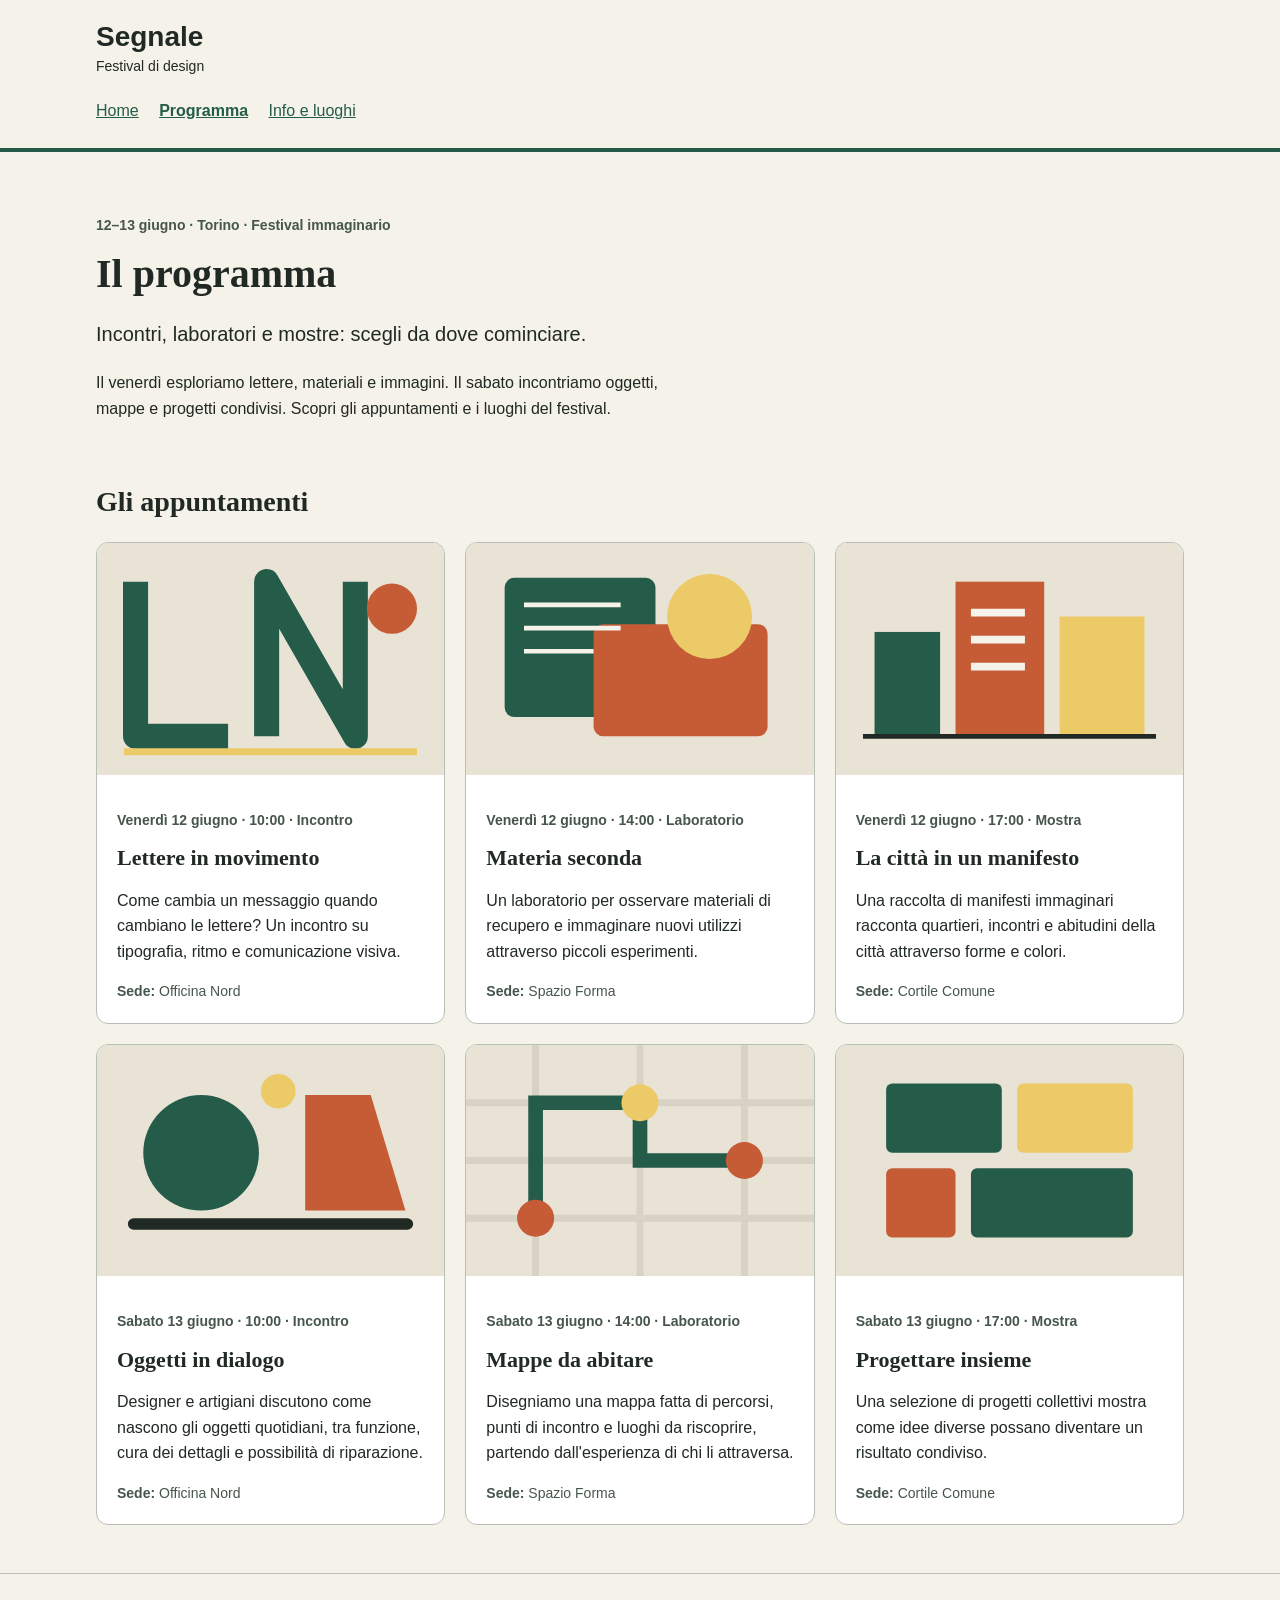
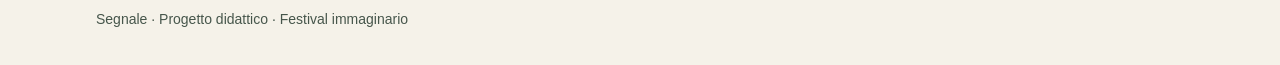
==== programma.html @ b00dda27 "Add files via upload" ====
<!doctype html>
<html lang="it">
<head>
  <meta charset="utf-8">
  <meta name="viewport" content="width=device-width, initial-scale=1">
  <title>Programma — Segnale</title>
  <link rel="stylesheet" href="style.css">
</head>
<body>
  <a class="skip-link" href="#contenuto">Vai al contenuto</a>
  <header class="site-header">
    <div class="container">
      <a class="brand" href="index.html">Segnale<span>Festival di design</span></a>
   <nav aria-label="Navigazione principale">
  <a href="index.html">Home</a>
  <a href="programma.html" aria-current="page">Programma</a>
  <a href="info.html">Info e luoghi</a>
</nav>
    </div>
  </header>

  <main id="contenuto" class="container">
    <section class="intro" aria-labelledby="titolo-programma">
      <p class="eyebrow">12–13 giugno · Torino · Festival immaginario</p>
      <h1 id="titolo-programma">Il programma</h1>
      <p class="lead">Incontri, laboratori e mostre: scegli da dove cominciare.</p>
      <p class="reading-text">Il venerdì esploriamo lettere, materiali e immagini. Il sabato incontriamo oggetti, mappe e progetti condivisi. Scopri gli appuntamenti e i luoghi del festival.</p>
    </section>

    <section class="content-section" aria-labelledby="titolo-eventi">
      <h2 id="titolo-eventi">Gli appuntamenti</h2>
      <div class="event-grid">
        <article class="event-card">
          <img src="assets/lettere-in-movimento.svg" alt="Lettere geometriche disposte su una griglia" width="900" height="600">
          <div class="event-body">
            <p class="event-meta">Venerdì 12 giugno · 10:00 · Incontro</p>
            <h3>Lettere in movimento</h3>
            <p>Come cambia un messaggio quando cambiano le lettere? Un incontro su tipografia, ritmo e comunicazione visiva.</p>
            <p class="event-place"><strong>Sede:</strong> Officina Nord</p>
          </div>
        </article>
        <article class="event-card">
          <img src="assets/materia-seconda.svg" alt="Forme sovrapposte che richiamano campioni di materiali" width="900" height="600">
          <div class="event-body">
            <p class="event-meta">Venerdì 12 giugno · 14:00 · Laboratorio</p>
            <h3>Materia seconda</h3>
            <p>Un laboratorio per osservare materiali di recupero e immaginare nuovi utilizzi attraverso piccoli esperimenti.</p>
            <p class="event-place"><strong>Sede:</strong> Spazio Forma</p>
          </div>
        </article>
        <article class="event-card">
  <img src="assets/citta-manifesto.svg" alt="Rettangoli colorati compongono una città astratta." width="900" height="600">
  <div class="event-body">
    <p class="event-meta">Venerdì 12 giugno · 17:00 · Mostra</p>
    <h3>La città in un manifesto</h3>
    <p>Una raccolta di manifesti immaginari racconta quartieri, incontri e abitudini della città attraverso forme e colori.</p>
    <p class="event-place"><strong>Sede:</strong> Cortile Comune</p>
  </div>
</article>

<article class="event-card">
  <img src="assets/oggetti-dialogo.svg" alt="Due forme geometriche si fronteggiano sopra una linea comune." width="900" height="600">
  <div class="event-body">
    <p class="event-meta">Sabato 13 giugno · 10:00 · Incontro</p>
    <h3>Oggetti in dialogo</h3>
    <p>Designer e artigiani discutono come nascono gli oggetti quotidiani, tra funzione, cura dei dettagli e possibilità di riparazione.</p>
    <p class="event-place"><strong>Sede:</strong> Officina Nord</p>
  </div>
</article>

<article class="event-card">
  <img src="assets/mappe-abitare.svg" alt="Un percorso collega tre punti su una mappa geometrica." width="900" height="600">
  <div class="event-body">
    <p class="event-meta">Sabato 13 giugno · 14:00 · Laboratorio</p>
    <h3>Mappe da abitare</h3>
    <p>Disegniamo una mappa fatta di percorsi, punti di incontro e luoghi da riscoprire, partendo dall'esperienza di chi li attraversa.</p>
    <p class="event-place"><strong>Sede:</strong> Spazio Forma</p>
  </div>
</article>

<article class="event-card">
  <img src="assets/progettare-insieme.svg" alt="Moduli di colori diversi si incastrano in una composizione comune." width="900" height="600">
  <div class="event-body">
    <p class="event-meta">Sabato 13 giugno · 17:00 · Mostra</p>
    <h3>Progettare insieme</h3>
    <p>Una selezione di progetti collettivi mostra come idee diverse possano diventare un risultato condiviso.</p>
    <p class="event-place"><strong>Sede:</strong> Cortile Comune</p>
  </div>
</article>

      </div>
    </section>
  </main>

  <footer class="site-footer"><div class="container"><p>Segnale · Progetto didattico · Festival immaginario</p></div></footer>
</body>
</html>
---- style.css ----
/* Stile iniziale: tipografia, colori e variabili CSS sono già predisposti.
   Lavoreremo su collegamenti, CSS condiviso e disposizione delle schede. */

/* Scelte comuni: ogni regola usa var() per richiamarne il valore. */
:root {
  --colore-primario: #245c49;
  --colore-primario-scuro: #173f32;
  --colore-sfondo: #f5f2e9;
  --colore-testo: #202923;
  --font-testo: Arial, Helvetica, sans-serif;
  --font-titoli: Georgia, "Times New Roman", serif;
}


* {
  box-sizing: border-box;
}

body {
  margin: 0;
  background: var(--colore-sfondo);
  color: var(--colore-testo);
  font-family: var(--font-testo);
  font-size: 1rem;
  line-height: 1.6;
}

a {
  color: var(--colore-primario);
}

a:hover {
  text-decoration-thickness: 3px;
}

a:focus-visible {
  outline: 3px solid var(--colore-testo);
  outline-offset: 4px;
}

.container {
  width: 92%;
  max-width: 68rem;
  margin: 0 auto;
}

.site-header {
  padding: 1.25rem 0;
  border-bottom: 4px solid var(--colore-primario);
}

.brand {
  display: inline-block;
  color: var(--colore-testo);
  font-size: 1.75rem;
  font-weight: bold;
  line-height: 1.2;
  text-decoration: none;
}

.brand span {
  display: block;
  margin-top: 0.25rem;
  font-size: 0.875rem;
  font-weight: normal;
}

nav {
  margin-top: 1rem;
}

nav a {
  display: inline-block;
  margin-right: 1rem;
  padding: 0.25rem 0;
}

nav a[aria-current="page"] {
  font-weight: bold;
}

.intro {
  padding: 3rem 0 1rem;
}

.eyebrow,
.event-meta {
  color: #46564b;
  font-size: 0.875rem;
  font-weight: bold;
}

h1,
h2,
h3 {
  font-family: var(--font-titoli);
  line-height: 1.2;
}

h1 {
  max-width: 18ch;
  margin: 0.75rem 0 1.25rem;
  font-size: 2.5rem;
}

h2 {
  font-size: 1.75rem;
}

h3 {
  margin: 0.5rem 0 0.75rem;
  font-size: 1.375rem;
}

.lead {
  max-width: 48ch;
  font-size: 1.25rem;
}

.reading-text {
  max-width: 65ch;
}

.button-link {
  display: inline-block;
  margin-top: 1rem;
  padding: 0.75rem 1.25rem;
  border-radius: 0.5rem;
  background: var(--colore-primario);
  color: #ffffff;
  font-weight: bold;
  text-decoration: none;
}

.button-link:hover {
  background: var(--colore-primario-scuro);
}

.content-section {
  margin: 2rem 0 3rem;
}

.festival-image {
  display: block;
  width: 100%;
  max-width: 54rem;
  height: auto;
  margin-top: 1.5rem;
  border-radius: 0.75rem;
}

.venues {
  padding-left: 1.25rem;
}

.venues li {
  margin-bottom: 0.5rem;
}

.event-grid {
  display: grid;
  grid-template-columns: minmax(0, 1fr);
  gap: 1.25rem;
}

@media (min-width: 600px) {
  .event-grid {
    grid-template-columns: repeat(2, minmax(0, 1fr));
  }
}

@media (min-width: 1024px) {
  .event-grid {
    grid-template-columns: repeat(3, minmax(0, 1fr));
  }
}
.event-card {
  margin-bottom: 0;
  overflow: hidden;
  border: 1px solid #b7c0b7;
  border-radius: 0.75rem;
  background: #ffffff;
}

.event-card img {
  display: block;
  width: 100%;
  height: auto;
}

.event-body {
  padding: 1.25rem;
}

.event-body p:last-child {
  margin-bottom: 0;
}

.event-place {
  color: #46564b;
  font-size: 0.875rem;
}

.site-footer {
  padding: 1.25rem 0;
  border-top: 1px solid #b7c0b7;
  color: #46564b;
  font-size: 0.875rem;
}

.skip-link {
  position: absolute;
  top: -6rem;
  left: 1rem;
  padding: 0.75rem 1rem;
  background: #ffffff;
  color: var(--colore-testo);
}

.skip-link:focus {
  top: 1rem;
}

/* Qui aggiungeremo la media query durante la demo. */
.gallery-grid,
.venue-grid {
  display: grid;
  grid-template-columns: minmax(0, 1fr);
  gap: 1.25rem;
}

.gallery-card,
.venue-card {
  min-width: 0;
  margin: 0;
  overflow: hidden;
  border: 1px solid #b7c0b7;
  border-radius: 0.75rem;
  background: #ffffff;
}

.gallery-card img {
  display: block;
  width: 100%;
  height: auto;
}

.gallery-card figcaption,
.venue-card {
  padding: 1rem;
}

.venue-card h3 {
  margin-top: 0;
}

.venue-card address {
  overflow-wrap: anywhere;
  font-style: normal;
  font-weight: bold;
}

.venue-card address span {
  display: block;
  font-size: 0.875rem;
  font-weight: normal;
}

.schematic-map {
  position: relative;
  min-height: 16rem;
  max-width: 100%;
  overflow: hidden;
  border: 1px solid #b7c0b7;
  border-radius: 0.75rem;
  background:
    linear-gradient(35deg, transparent 47%, #c5cebd 48%, #c5cebd 51%, transparent 52%),
    linear-gradient(145deg, transparent 46%, #d2d9cb 47%, #d2d9cb 50%, transparent 51%),
    #e8eadf;
  background-size: 12rem 10rem;
}

.map-place {
  position: absolute;
  max-width: 45%;
  padding: 0.4rem 0.6rem;
  border: 2px solid var(--colore-primario);
  border-radius: 0.5rem;
  background: #ffffff;
  font-size: 0.875rem;
  font-weight: bold;
  overflow-wrap: anywhere;
}

.place-one {
  top: 15%;
  left: 5%;
}

.place-two {
  top: 58%;
  left: 35%;
}

.place-three {
  top: 20%;
  right: 5%;
}

@media (min-width: 600px) {
  .gallery-grid,
  .venue-grid {
    grid-template-columns: repeat(2, minmax(0, 1fr));
  }
}

@media (min-width: 1024px) {
  .gallery-grid,
  .venue-grid {
    grid-template-columns: repeat(3, minmax(0, 1fr));
  }
}
.luoghi-swiper {
  width: 100%;
  min-width: 0;
  overflow: hidden;
  border-radius: 0.75rem;
  background: #ffffff;
}

.luoghi-swiper .swiper-slide {
  height: auto;
  margin: 0;
}

.luoghi-swiper .swiper-slide img {
  display: block;
  width: 100%;
  height: clamp(14rem, 50vw, 32rem);
  object-fit: cover;
}

.luoghi-swiper figcaption {
  display: grid;
  gap: 0.25rem;
  padding: 1rem;
}

.luoghi-controls {
  display: flex;
  justify-content: space-between;
  gap: 1rem;
  padding: 0 1rem 1rem;
}

.luoghi-controls .swiper-button-prev,
.luoghi-controls .swiper-button-next {
  position: static;
  width: auto;
  height: auto;
  min-height: 2.75rem;
  margin: 0;
  padding: 0.5rem 1rem;
  border: 0;
  border-radius: 0.5rem;
  background: var(--colore-primario);
  color: #ffffff;
  cursor: pointer;
}

.luoghi-controls .swiper-button-prev::after,
.luoghi-controls .swiper-button-next::after {
  font-size: 1rem;
  font-weight: bold;
}

.luoghi-controls .swiper-button-prev:hover,
.luoghi-controls .swiper-button-next:hover {
  background: var(--colore-primario-scuro);
}

.luoghi-controls .swiper-button-prev:focus-visible,
.luoghi-controls .swiper-button-next:focus-visible {
  outline: 3px solid var(--colore-testo);
  outline-offset: 3px;
}
.venue-swiper {
  width: 100%;
  max-width: 100%;
  overflow: hidden;
  padding-bottom: 1rem;
}

.venue-swiper .swiper-slide {
  width: 100%;
  min-width: 0;
  height: auto;
  box-sizing: border-box;
}

.venue-card {
  display: flex;
  flex-direction: column;
  height: auto;
  overflow: hidden;
  border-radius: 12px;
  background: #f5f2ed;
}

.venue-card img {
  display: block;
  width: 100%;
  max-width: 100%;
  height: auto;
  aspect-ratio: 12 / 7;
  object-fit: cover;
}

.venue-card-content {
  min-width: 0;
  padding: 1.25rem;
  overflow-wrap: break-word;
}

.venue-card-content h3 {
  margin-top: 0.5rem;
  margin-bottom: 0.75rem;
}

.venue-card-content .reading-text {
  margin-bottom: 0;
}

.venue-controls {
  display: flex;
  align-items: center;
  justify-content: center;
  gap: 1rem;
  margin-top: 1.5rem;
}

.venue-controls .swiper-button-prev,
.venue-controls .swiper-button-next {
  position: static;
  flex-shrink: 0;
  width: 40px;
  height: 40px;
  margin: 0;
}

.venue-controls .swiper-button-prev::after,
.venue-controls .swiper-button-next::after {
  font-size: 18px;
}

.venue-controls .swiper-pagination {
  position: static;
  width: auto;
}

.venue-controls .swiper-pagination-bullet {
  opacity: 0.5;
  cursor: pointer;
}

.venue-controls .swiper-pagination-bullet-active {
  opacity: 1;
}


.map-container {
  width: 100%;
  max-width: 100%;
  overflow: hidden;
  border-radius: 12px;
  margin-top: 1.5rem;
}

.map-container iframe {
  display: block;
  width: 100%;
  height: 450px;
  border: 0;
}


.venue-list {
  display: grid;
  grid-template-columns: 1fr;
  gap: 1.5rem;
  margin-top: 2rem;
}

.venue-location {
  min-width: 0;
  padding: 1.25rem;
  overflow-wrap: break-word;
  border: 1px solid #d8d4ce;
  border-radius: 12px;
}

.venue-location h3 {
  margin-top: 0;
  margin-bottom: 0.75rem;
}

.venue-location p {
  line-height: 1.6;
}

.venue-location a {
  display: inline-block;
  margin-top: 0.5rem;
}


@media (min-width: 768px) {
  .venue-list {
    grid-template-columns: repeat(2, minmax(0, 1fr));
  }
}

@media (min-width: 1280px) {
  .venue-list {
    grid-template-columns: repeat(3, minmax(0, 1fr));
  }
}


@media (max-width: 600px) {
  .venue-card-content {
    padding: 1rem;
  }

  .map-container iframe {
    height: 350px;
  }

  .venue-controls {
    gap: 0.5rem;
  }
}
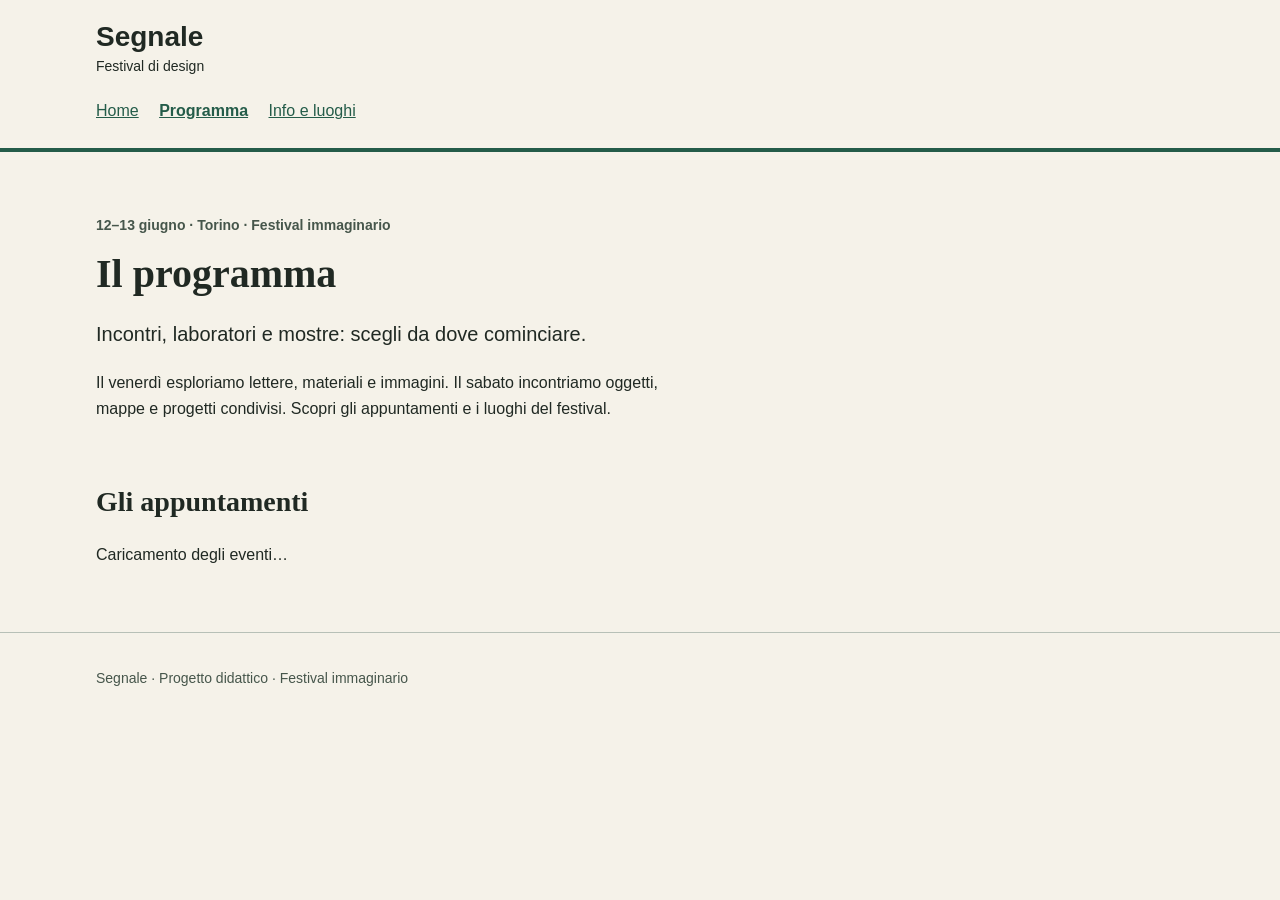
==== commit 9cb88daf: "Add files via upload" ====
--- a/programma.html
+++ b/programma.html
@@ -6,6 +6,122 @@
   <title>Programma — Segnale</title>
   <link rel="stylesheet" href="style.css">
 </head>
+<script>
+  const messaggio = document.querySelector("#eventi-messaggio");
+  const griglia = document.querySelector("#event-grid");
+
+  function aggiungiTesto(parent, tag, testo, className) {
+    const elemento = document.createElement(tag);
+    elemento.textContent = testo;
+
+    if (className) {
+      elemento.className = className;
+    }
+
+    parent.append(elemento);
+    return elemento;
+  }
+
+  function formattaData(data) {
+    const parti = data.split("-").map(Number);
+
+    if (parti.length !== 3 || parti.some(Number.isNaN)) {
+      return data;
+    }
+
+    const dataLocale = new Date(parti[0], parti[1] - 1, parti[2]);
+
+    return new Intl.DateTimeFormat("it-IT", {
+      weekday: "long",
+      day: "numeric",
+      month: "long"
+    }).format(dataLocale);
+  }
+
+  function creaScheda(evento, sediPerId) {
+    const scheda = document.createElement("article");
+    scheda.className = "event-card";
+
+    const immagine = document.createElement("img");
+    immagine.src = evento.immagine;
+    immagine.alt = evento.immagine_alt || "";
+    immagine.width = 900;
+    immagine.height = 600;
+    scheda.append(immagine);
+
+    const corpo = document.createElement("div");
+    corpo.className = "event-body";
+
+    aggiungiTesto(
+      corpo,
+      "p",
+      `${formattaData(evento.data)} · ${evento.orario} · ${evento.categoria}`,
+      "event-meta"
+    );
+
+    aggiungiTesto(corpo, "h3", evento.titolo);
+    aggiungiTesto(corpo, "p", evento.descrizione);
+
+    const sede = sediPerId.get(evento.sede_id);
+    const nomeSede = sede ? sede.nome : "Sede da definire";
+
+    const luogo = document.createElement("p");
+    luogo.className = "event-place";
+    aggiungiTesto(luogo, "strong", "Sede:");
+    luogo.append(document.createTextNode(` ${nomeSede}`));
+    corpo.append(luogo);
+
+    scheda.append(corpo);
+    return scheda;
+  }
+
+  async function caricaEventi() {
+    messaggio.textContent = "Caricamento degli eventi…";
+
+    try {
+      const [rispostaEventi, rispostaSedi] = await Promise.all([
+        fetch("dati/eventi.json"),
+        fetch("dati/sedi.json")
+      ]);
+
+      if (!rispostaEventi.ok || !rispostaSedi.ok) {
+        throw new Error("Non è stato possibile leggere uno dei file JSON.");
+      }
+
+      const [eventi, sedi] = await Promise.all([
+        rispostaEventi.json(),
+        rispostaSedi.json()
+      ]);
+
+      if (!Array.isArray(eventi) || !Array.isArray(sedi)) {
+        throw new Error("Il formato dei file JSON non è valido.");
+      }
+
+      if (eventi.length === 0) {
+        messaggio.textContent = "Non ci sono eventi da mostrare.";
+        return;
+      }
+
+      const sediPerId = new Map(sedi.map((sede) => [sede.id, sede]));
+      const schede = document.createDocumentFragment();
+
+      eventi.forEach((evento) => {
+        schede.append(creaScheda(evento, sediPerId));
+      });
+
+      griglia.append(schede);
+      messaggio.textContent = "";
+    } catch (errore) {
+      console.error("Errore durante il caricamento dei dati:", errore);
+      messaggio.textContent =
+        "Non è stato possibile caricare gli eventi o le sedi. Controlla i file JSON e riprova.";
+      messaggio.setAttribute("role", "alert");
+    }
+  }
+
+  caricaEventi();
+</script>
+
 <body>
   <a class="skip-link" href="#contenuto">Vai al contenuto</a>
   <header class="site-header">
@@ -27,66 +143,14 @@
       <p class="reading-text">Il venerdì esploriamo lettere, materiali e immagini. Il sabato incontriamo oggetti, mappe e progetti condivisi. Scopri gli appuntamenti e i luoghi del festival.</p>
     </section>
 
-    <section class="content-section" aria-labelledby="titolo-eventi">
-      <h2 id="titolo-eventi">Gli appuntamenti</h2>
-      <div class="event-grid">
-        <article class="event-card">
-          <img src="assets/lettere-in-movimento.svg" alt="Lettere geometriche disposte su una griglia" width="900" height="600">
-          <div class="event-body">
-            <p class="event-meta">Venerdì 12 giugno · 10:00 · Incontro</p>
-            <h3>Lettere in movimento</h3>
-            <p>Come cambia un messaggio quando cambiano le lettere? Un incontro su tipografia, ritmo e comunicazione visiva.</p>
-            <p class="event-place"><strong>Sede:</strong> Officina Nord</p>
-          </div>
-        </article>
-        <article class="event-card">
-          <img src="assets/materia-seconda.svg" alt="Forme sovrapposte che richiamano campioni di materiali" width="900" height="600">
-          <div class="event-body">
-            <p class="event-meta">Venerdì 12 giugno · 14:00 · Laboratorio</p>
-            <h3>Materia seconda</h3>
-            <p>Un laboratorio per osservare materiali di recupero e immaginare nuovi utilizzi attraverso piccoli esperimenti.</p>
-            <p class="event-place"><strong>Sede:</strong> Spazio Forma</p>
-          </div>
-        </article>
-        <article class="event-card">
-  <img src="assets/citta-manifesto.svg" alt="Rettangoli colorati compongono una città astratta." width="900" height="600">
-  <div class="event-body">
-    <p class="event-meta">Venerdì 12 giugno · 17:00 · Mostra</p>
-    <h3>La città in un manifesto</h3>
-    <p>Una raccolta di manifesti immaginari racconta quartieri, incontri e abitudini della città attraverso forme e colori.</p>
-    <p class="event-place"><strong>Sede:</strong> Cortile Comune</p>
-  </div>
-</article>
+   <section class="content-section" aria-labelledby="titolo-eventi">
+  <h2 id="titolo-eventi">Gli appuntamenti</h2>
+  <p id="eventi-messaggio" role="status" aria-live="polite">
+    Caricamento degli eventi…
+  </p>
+  <div id="event-grid" class="event-grid"></div>
+</section>
 
-<article class="event-card">
-  <img src="assets/oggetti-dialogo.svg" alt="Due forme geometriche si fronteggiano sopra una linea comune." width="900" height="600">
-  <div class="event-body">
-    <p class="event-meta">Sabato 13 giugno · 10:00 · Incontro</p>
-    <h3>Oggetti in dialogo</h3>
-    <p>Designer e artigiani discutono come nascono gli oggetti quotidiani, tra funzione, cura dei dettagli e possibilità di riparazione.</p>
-    <p class="event-place"><strong>Sede:</strong> Officina Nord</p>
-  </div>
-</article>
-
-<article class="event-card">
-  <img src="assets/mappe-abitare.svg" alt="Un percorso collega tre punti su una mappa geometrica." width="900" height="600">
-  <div class="event-body">
-    <p class="event-meta">Sabato 13 giugno · 14:00 · Laboratorio</p>
-    <h3>Mappe da abitare</h3>
-    <p>Disegniamo una mappa fatta di percorsi, punti di incontro e luoghi da riscoprire, partendo dall'esperienza di chi li attraversa.</p>
-    <p class="event-place"><strong>Sede:</strong> Spazio Forma</p>
-  </div>
-</article>
-
-<article class="event-card">
-  <img src="assets/progettare-insieme.svg" alt="Moduli di colori diversi si incastrano in una composizione comune." width="900" height="600">
-  <div class="event-body">
-    <p class="event-meta">Sabato 13 giugno · 17:00 · Mostra</p>
-    <h3>Progettare insieme</h3>
-    <p>Una selezione di progetti collettivi mostra come idee diverse possano diventare un risultato condiviso.</p>
-    <p class="event-place"><strong>Sede:</strong> Cortile Comune</p>
-  </div>
-</article>
 
       </div>
     </section>
--- a/style.css
+++ b/style.css
@@ -539,4 +539,22 @@
   .venue-controls {
     gap: 0.5rem;
   }
+.weather-card {
+  padding: 1.25rem;
+  border: 1px solid #b7c0b7;
+  border-radius: 0.75rem;
+  background: #ffffff;
+}
+
+.weather-card h2 {
+  margin-top: 0;
+}
+
+.weather-card p:last-child {
+  margin-bottom: 0;
+}
+
+.weather-source {
+  font-size: 0.875rem;
+}
 }
